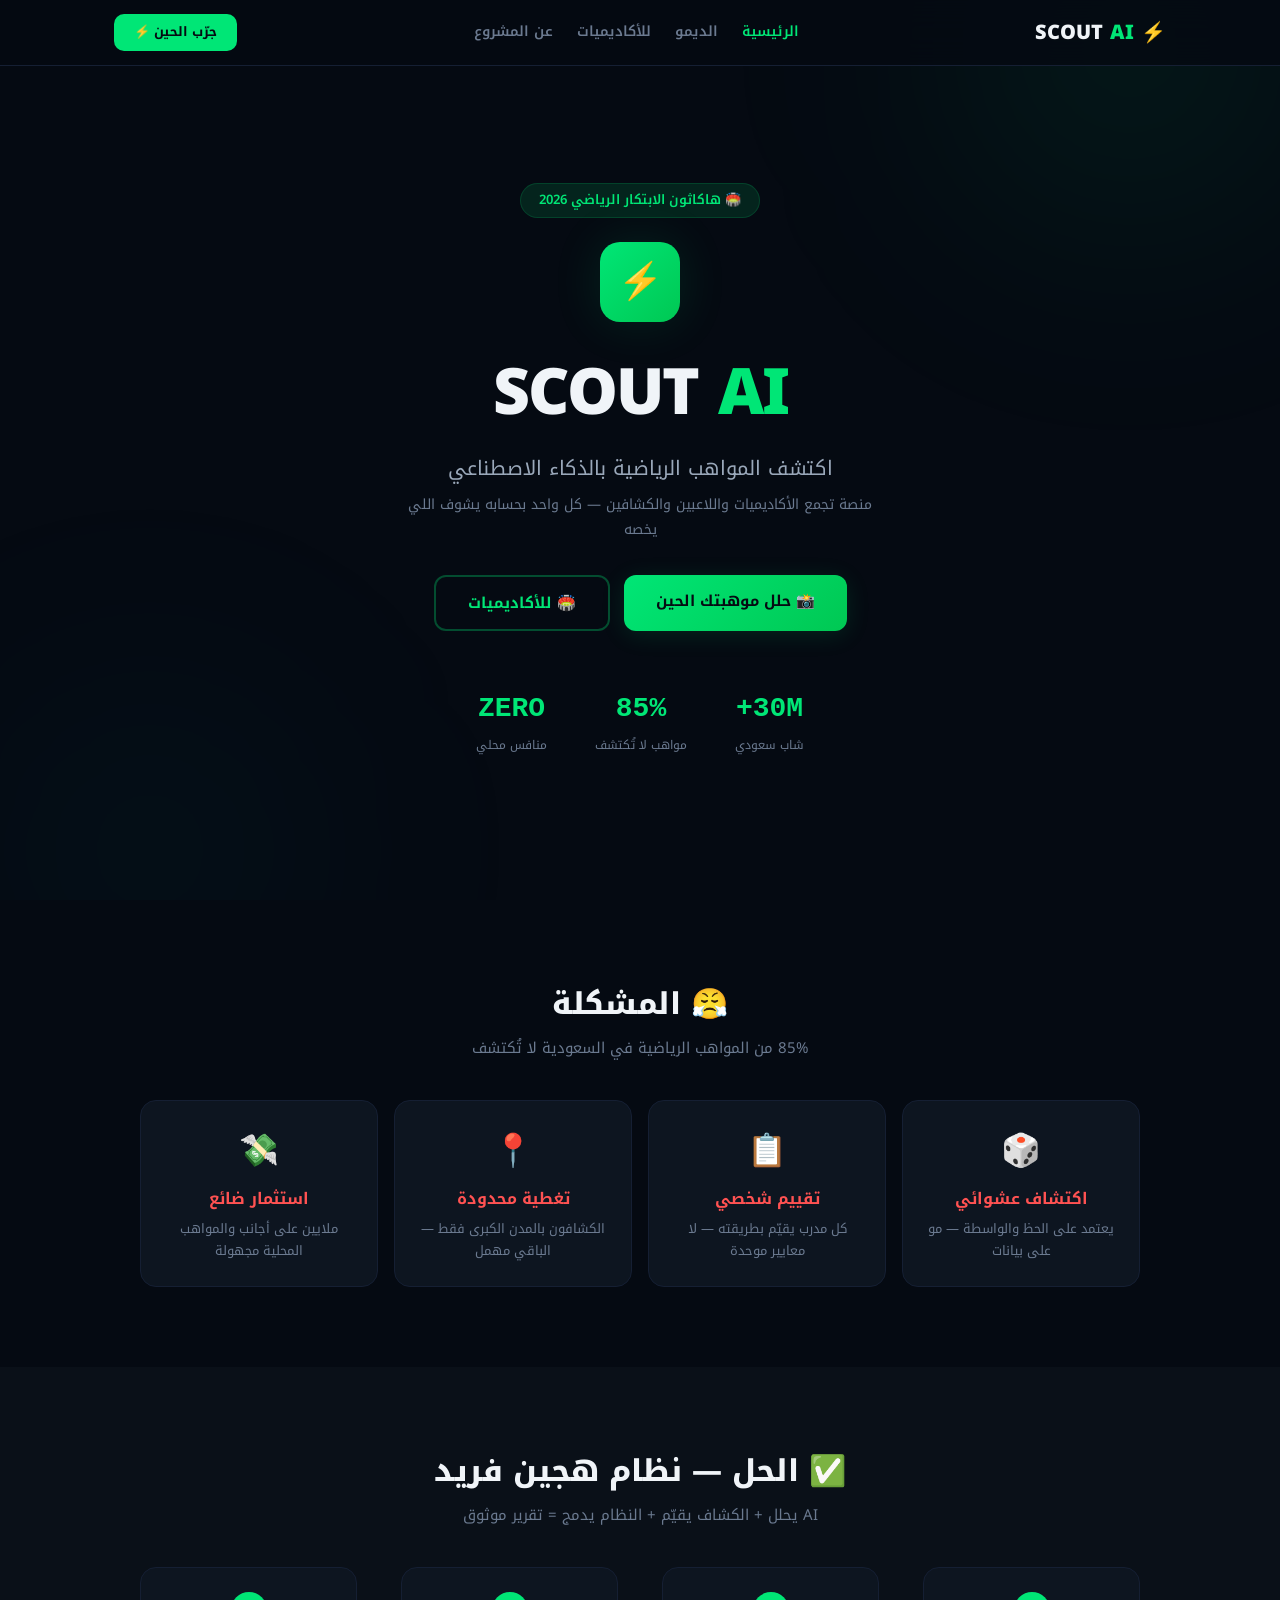
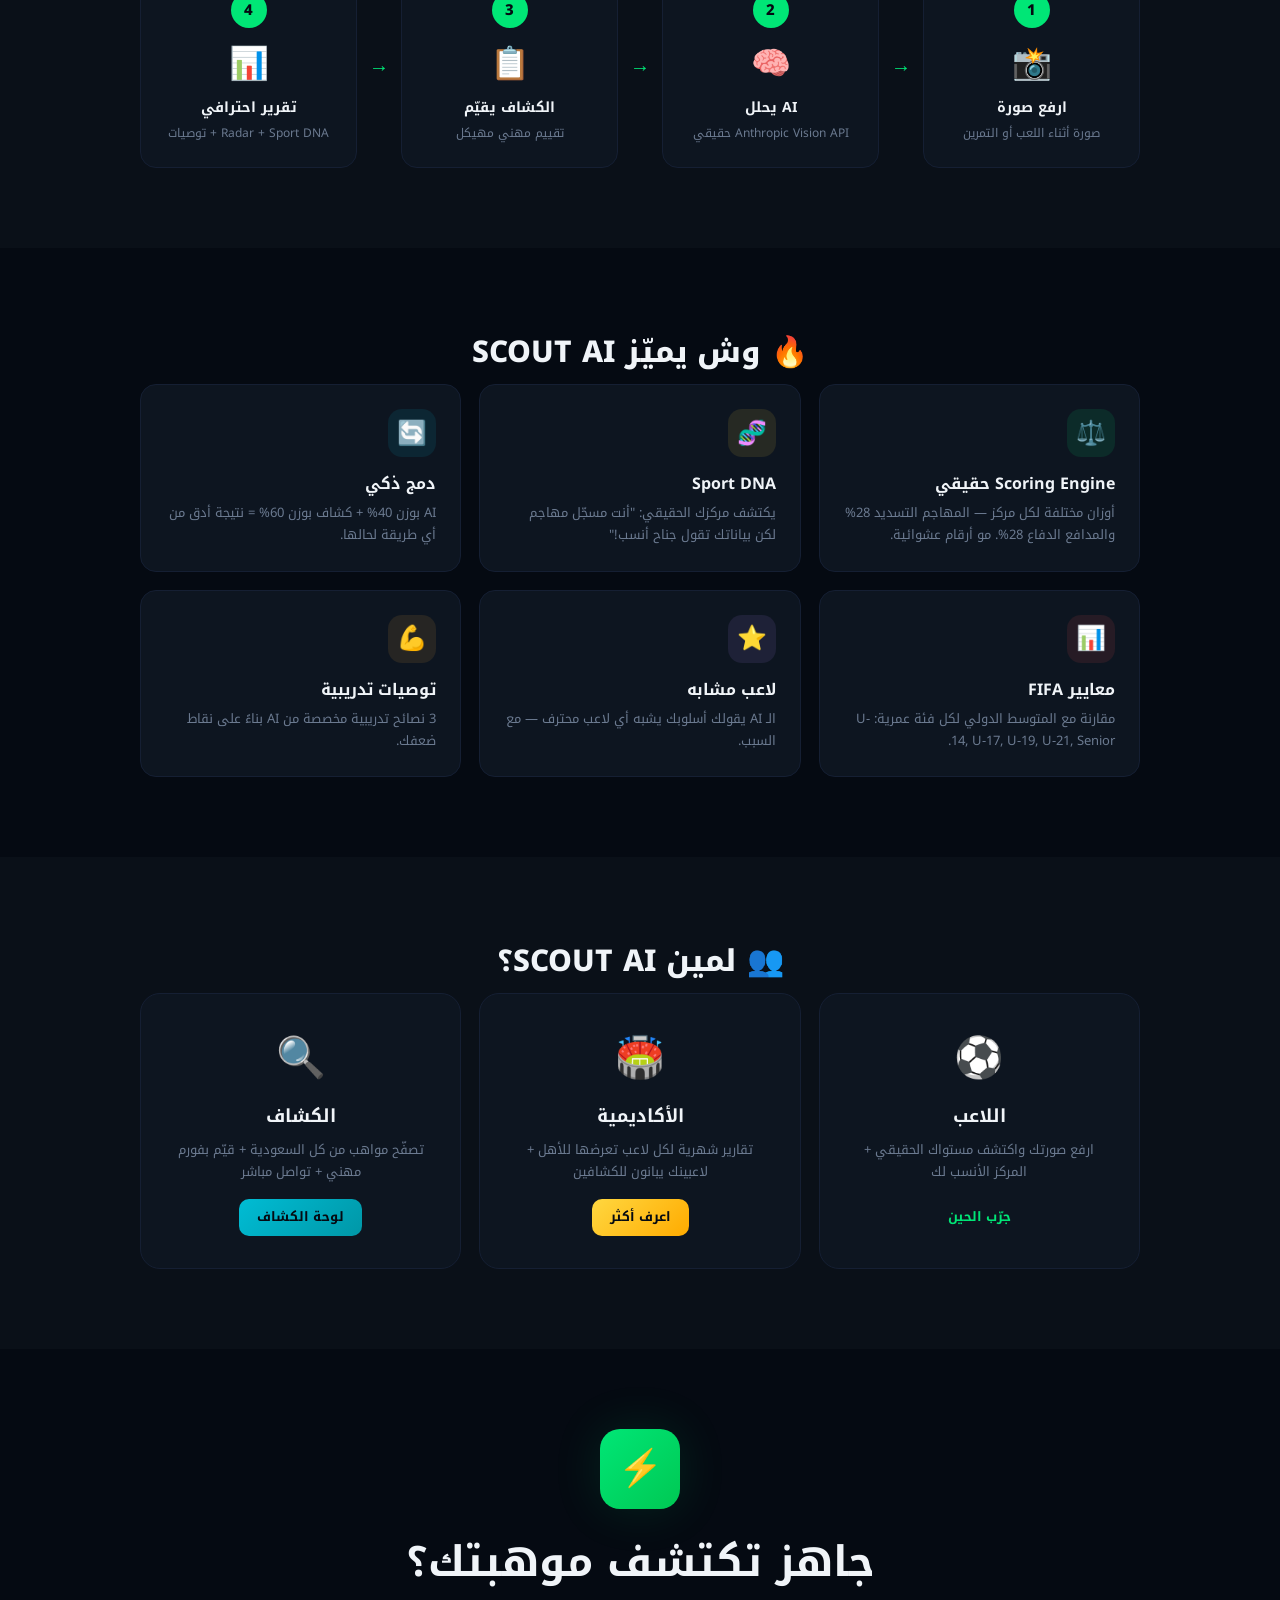
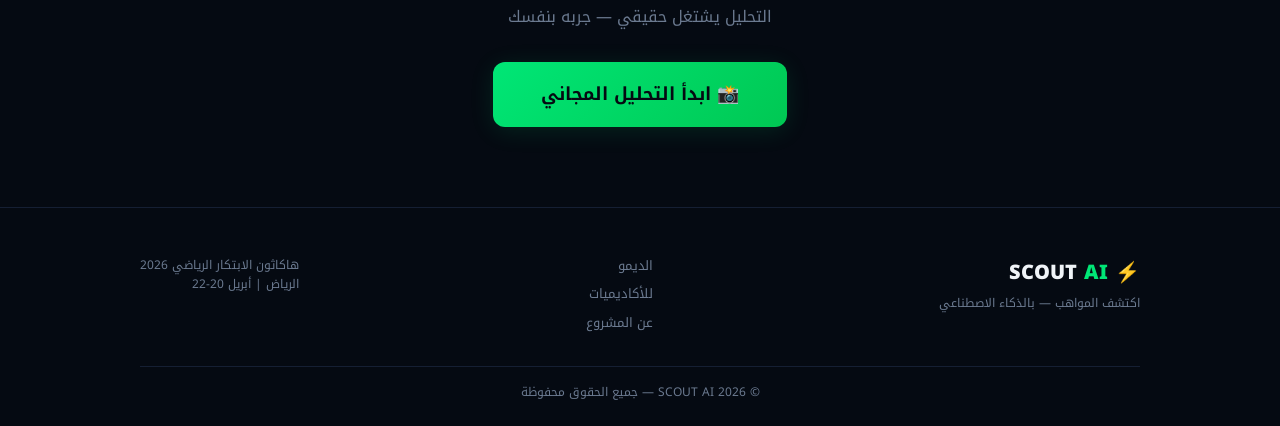
==== docs/index.html @ 1421a368 "Add docs folder for GitHub Pages" ====
<!DOCTYPE html>
<html lang="ar" dir="rtl">
<head>
<meta charset="UTF-8">
<meta name="viewport" content="width=device-width, initial-scale=1.0">
<title>SCOUT AI — اكتشف المواهب بالذكاء الاصطناعي</title>
<meta name="description" content="منصة ذكاء اصطناعي لاكتشاف وتقييم مواهب كرة القدم الناشئين في السعودية">
<link rel="icon" href="data:image/svg+xml,<svg xmlns='http://www.w3.org/2000/svg' viewBox='0 0 100 100'><text y='.9em' font-size='90'>⚡</text></svg>">
<link href="https://fonts.googleapis.com/css2?family=Noto+Kufi+Arabic:wght@400;500;600;700;800;900&display=swap" rel="stylesheet">
<link rel="stylesheet" href="css/style.css">
</head>
<body>

<!-- Nav -->
<nav class="nav">
  <div class="nav-inner">
    <a href="index.html" class="nav-logo">⚡ SCOUT <span>AI</span></a>
    <div class="nav-links">
      <a href="index.html" class="active">الرئيسية</a>
      <a href="pages/demo.html">الديمو</a>
      <a href="pages/academy.html">للأكاديميات</a>
      <a href="pages/about.html">عن المشروع</a>
    </div>
    <a href="pages/demo.html" class="nav-cta">جرّب الحين ⚡</a>
  </div>
</nav>

<!-- Hero -->
<section class="hero">
  <div class="glow glow-1"></div>
  <div class="glow glow-2"></div>
  <div class="hero-content">
    <div class="hero-badge">🏟️ هاكاثون الابتكار الرياضي 2026</div>
    <div class="logo-icon">⚡</div>
    <h1>SCOUT <span class="accent">AI</span></h1>
    <p class="hero-sub">اكتشف المواهب الرياضية بالذكاء الاصطناعي</p>
    <p class="hero-desc">منصة تجمع الأكاديميات واللاعبين والكشافين — كل واحد بحسابه يشوف اللي يخصه</p>
    <div class="hero-btns">
      <a href="pages/demo.html" class="btn btn-primary">📸 حلل موهبتك الحين</a>
      <a href="pages/academy.html" class="btn btn-outline">🏟️ للأكاديميات</a>
    </div>
    <div class="hero-stats">
      <div class="stat"><span class="stat-num">30M+</span><span class="stat-label">شاب سعودي</span></div>
      <div class="stat"><span class="stat-num">85%</span><span class="stat-label">مواهب لا تُكتشف</span></div>
      <div class="stat"><span class="stat-num">ZERO</span><span class="stat-label">منافس محلي</span></div>
    </div>
  </div>
</section>

<!-- Problem -->
<section class="section">
  <div class="container">
    <h2 class="section-title">😤 المشكلة</h2>
    <p class="section-desc">85% من المواهب الرياضية في السعودية لا تُكتشف</p>
    <div class="grid-4">
      <div class="problem-card">
        <span class="problem-icon">🎲</span>
        <h3>اكتشاف عشوائي</h3>
        <p>يعتمد على الحظ والواسطة — مو على بيانات</p>
      </div>
      <div class="problem-card">
        <span class="problem-icon">📋</span>
        <h3>تقييم شخصي</h3>
        <p>كل مدرب يقيّم بطريقته — لا معايير موحدة</p>
      </div>
      <div class="problem-card">
        <span class="problem-icon">📍</span>
        <h3>تغطية محدودة</h3>
        <p>الكشافون بالمدن الكبرى فقط — الباقي مهمل</p>
      </div>
      <div class="problem-card">
        <span class="problem-icon">💸</span>
        <h3>استثمار ضائع</h3>
        <p>ملايين على أجانب والمواهب المحلية مجهولة</p>
      </div>
    </div>
  </div>
</section>

<!-- Solution -->
<section class="section section-dark">
  <div class="container">
    <h2 class="section-title">✅ الحل — نظام هجين فريد</h2>
    <p class="section-desc">AI يحلل + الكشاف يقيّم + النظام يدمج = تقرير موثوق</p>
    <div class="flow">
      <div class="flow-step">
        <div class="flow-num">1</div>
        <div class="flow-icon">📸</div>
        <h4>ارفع صورة</h4>
        <p>صورة أثناء اللعب أو التمرين</p>
      </div>
      <div class="flow-arrow">→</div>
      <div class="flow-step">
        <div class="flow-num">2</div>
        <div class="flow-icon">🧠</div>
        <h4>AI يحلل</h4>
        <p>Anthropic Vision API حقيقي</p>
      </div>
      <div class="flow-arrow">→</div>
      <div class="flow-step">
        <div class="flow-num">3</div>
        <div class="flow-icon">📋</div>
        <h4>الكشاف يقيّم</h4>
        <p>تقييم مهني مهيكل</p>
      </div>
      <div class="flow-arrow">→</div>
      <div class="flow-step">
        <div class="flow-num">4</div>
        <div class="flow-icon">📊</div>
        <h4>تقرير احترافي</h4>
        <p>Radar + Sport DNA + توصيات</p>
      </div>
    </div>
  </div>
</section>

<!-- Features -->
<section class="section">
  <div class="container">
    <h2 class="section-title">🔥 وش يميّز SCOUT AI</h2>
    <div class="grid-3">
      <div class="feature-card">
        <div class="feature-icon" style="background:rgba(0,230,118,0.1)">⚖️</div>
        <h3>Scoring Engine حقيقي</h3>
        <p>أوزان مختلفة لكل مركز — المهاجم التسديد 28% والمدافع الدفاع 28%. مو أرقام عشوائية.</p>
      </div>
      <div class="feature-card">
        <div class="feature-icon" style="background:rgba(255,215,64,0.1)">🧬</div>
        <h3>Sport DNA</h3>
        <p>يكتشف مركزك الحقيقي: "أنت مسجّل مهاجم لكن بياناتك تقول جناح أنسب!"</p>
      </div>
      <div class="feature-card">
        <div class="feature-icon" style="background:rgba(0,188,212,0.1)">🔄</div>
        <h3>دمج ذكي</h3>
        <p>AI بوزن 40% + كشاف بوزن 60% = نتيجة أدق من أي طريقة لحالها.</p>
      </div>
      <div class="feature-card">
        <div class="feature-icon" style="background:rgba(255,82,82,0.1)">📊</div>
        <h3>معايير FIFA</h3>
        <p>مقارنة مع المتوسط الدولي لكل فئة عمرية: U-14, U-17, U-19, U-21, Senior.</p>
      </div>
      <div class="feature-card">
        <div class="feature-icon" style="background:rgba(179,136,255,0.1)">⭐</div>
        <h3>لاعب مشابه</h3>
        <p>الـ AI يقولك أسلوبك يشبه أي لاعب محترف — مع السبب.</p>
      </div>
      <div class="feature-card">
        <div class="feature-icon" style="background:rgba(255,171,64,0.1)">💪</div>
        <h3>توصيات تدريبية</h3>
        <p>3 نصائح تدريبية مخصصة من AI بناءً على نقاط ضعفك.</p>
      </div>
    </div>
  </div>
</section>

<!-- For Who -->
<section class="section section-dark">
  <div class="container">
    <h2 class="section-title">👥 لمين SCOUT AI؟</h2>
    <div class="grid-3">
      <div class="who-card">
        <span class="who-emoji">⚽</span>
        <h3>اللاعب</h3>
        <p>ارفع صورتك واكتشف مستواك الحقيقي + المركز الأنسب لك</p>
        <a href="pages/demo.html" class="btn btn-sm">جرّب الحين</a>
      </div>
      <div class="who-card">
        <span class="who-emoji">🏟️</span>
        <h3>الأكاديمية</h3>
        <p>تقارير شهرية لكل لاعب تعرضها للأهل + لاعبينك يبانون للكشافين</p>
        <a href="pages/academy.html" class="btn btn-sm btn-gold">اعرف أكثر</a>
      </div>
      <div class="who-card">
        <span class="who-emoji">🔍</span>
        <h3>الكشاف</h3>
        <p>تصفّح مواهب من كل السعودية + قيّم بفورم مهني + تواصل مباشر</p>
        <a href="pages/demo.html" class="btn btn-sm btn-cyan">لوحة الكشاف</a>
      </div>
    </div>
  </div>
</section>

<!-- CTA -->
<section class="section cta-section">
  <div class="container" style="text-align:center">
    <div class="logo-icon" style="margin-bottom:20px">⚡</div>
    <h2 style="font-size:clamp(28px,5vw,42px); margin-bottom:8px">جاهز تكتشف موهبتك؟</h2>
    <p style="color:var(--dim); font-size:16px; margin-bottom:32px">التحليل يشتغل حقيقي — جربه بنفسك</p>
    <a href="pages/demo.html" class="btn btn-primary btn-lg">📸 ابدأ التحليل المجاني</a>
  </div>
</section>

<!-- Footer -->
<footer class="footer">
  <div class="container">
    <div class="footer-inner">
      <div>
        <div class="footer-logo">⚡ SCOUT <span>AI</span></div>
        <p>اكتشف المواهب — بالذكاء الاصطناعي</p>
      </div>
      <div class="footer-links">
        <a href="pages/demo.html">الديمو</a>
        <a href="pages/academy.html">للأكاديميات</a>
        <a href="pages/about.html">عن المشروع</a>
      </div>
      <div>
        <p>هاكاثون الابتكار الرياضي 2026</p>
        <p>الرياض | أبريل 20-22</p>
      </div>
    </div>
    <div class="footer-bottom">© 2026 SCOUT AI — جميع الحقوق محفوظة</div>
  </div>
</footer>

</body>
</html>
---- docs/css/style.css ----
:root {
  --bg: #050a12;
  --surface: #0a1018;
  --card: #0d1520;
  --accent: #00e676;
  --accent-dim: #00c853;
  --accent-glow: rgba(0,230,118,0.12);
  --accent-strong: rgba(0,230,118,0.3);
  --text: #f0f4f8;
  --dim: #6b7a90;
  --mid: #9aa8ba;
  --border: #151f33;
  --gold: #ffd740;
  --cyan: #00bcd4;
  --danger: #ff5252;
  --warn: #ffab40;
  --purple: #b388ff;
  --font: 'Noto Kufi Arabic', sans-serif;
}

* { margin: 0; padding: 0; box-sizing: border-box; }
body { background: var(--bg); color: var(--text); font-family: var(--font); overflow-x: hidden; line-height: 1.6; }
a { color: var(--accent); text-decoration: none; transition: all 0.3s; }
img { max-width: 100%; }

/* ═══ NAV ═══ */
.nav { position: fixed; top: 0; width: 100%; z-index: 100; background: rgba(5,10,18,0.85); backdrop-filter: blur(20px); border-bottom: 1px solid var(--border); }
.nav-inner { max-width: 1100px; margin: 0 auto; padding: 14px 24px; display: flex; align-items: center; justify-content: space-between; gap: 16px; }
.nav-logo { font-size: 20px; font-weight: 900; color: var(--text); }
.nav-logo span { color: var(--accent); }
.nav-links { display: flex; gap: 24px; }
.nav-links a { color: var(--dim); font-size: 14px; font-weight: 600; }
.nav-links a:hover, .nav-links a.active { color: var(--accent); }
.nav-cta { padding: 8px 20px; border-radius: 10px; background: var(--accent); color: var(--bg); font-size: 13px; font-weight: 700; }
@media (max-width: 768px) {
  .nav-links { display: none; }
  .nav-cta { font-size: 12px; padding: 6px 14px; }
}

/* ═══ HERO ═══ */
.hero { min-height: 100vh; display: flex; align-items: center; justify-content: center; text-align: center; padding: 100px 24px 60px; position: relative; overflow: hidden; }
.hero-content { position: relative; z-index: 1; max-width: 700px; }
.hero-badge { display: inline-block; padding: 6px 18px; border-radius: 30px; background: var(--accent-glow); border: 1px solid rgba(0,230,118,0.15); color: var(--accent); font-size: 13px; font-weight: 600; margin-bottom: 24px; }
.logo-icon { width: 80px; height: 80px; border-radius: 20px; background: linear-gradient(135deg, var(--accent), var(--accent-dim)); display: flex; align-items: center; justify-content: center; margin: 0 auto 20px; font-size: 36px; box-shadow: 0 0 50px var(--accent-glow); animation: glow 3s infinite; }
.hero h1 { font-size: clamp(40px, 8vw, 64px); font-weight: 900; letter-spacing: -2px; margin-bottom: 8px; }
.accent { color: var(--accent); }
.hero-sub { font-size: clamp(16px, 3vw, 20px); color: var(--mid); margin-bottom: 8px; }
.hero-desc { font-size: 14px; color: var(--dim); max-width: 500px; margin: 0 auto 32px; line-height: 1.8; }
.hero-btns { display: flex; gap: 14px; justify-content: center; flex-wrap: wrap; margin-bottom: 56px; }
.hero-stats { display: flex; gap: 48px; justify-content: center; flex-wrap: wrap; }
.stat { text-align: center; }
.stat-num { display: block; font-size: 28px; font-weight: 800; color: var(--accent); font-family: 'JetBrains Mono', monospace; }
.stat-label { font-size: 12px; color: var(--dim); }

/* ═══ GLOW ═══ */
.glow { position: absolute; width: 500px; height: 500px; border-radius: 50%; filter: blur(120px); pointer-events: none; }
.glow-1 { top: -200px; right: -100px; background: radial-gradient(circle, var(--accent-glow), transparent 70%); }
.glow-2 { bottom: -200px; left: -100px; background: radial-gradient(circle, rgba(0,188,212,0.06), transparent 70%); }

/* ═══ BUTTONS ═══ */
.btn { display: inline-block; padding: 14px 32px; border-radius: 12px; font-family: var(--font); font-size: 15px; font-weight: 700; cursor: pointer; transition: all 0.3s; border: none; }
.btn-primary { background: linear-gradient(135deg, var(--accent), var(--accent-dim)); color: var(--bg); box-shadow: 0 4px 24px var(--accent-glow); }
.btn-primary:hover { box-shadow: 0 6px 32px var(--accent-strong); transform: translateY(-2px); }
.btn-outline { background: transparent; color: var(--accent); border: 2px solid rgba(0,230,118,0.3); }
.btn-outline:hover { border-color: var(--accent); background: var(--accent-glow); }
.btn-sm { padding: 8px 18px; font-size: 13px; border-radius: 10px; }
.btn-lg { padding: 18px 48px; font-size: 18px; }
.btn-gold { background: linear-gradient(135deg, var(--gold), #ffab00); color: var(--bg); }
.btn-cyan { background: linear-gradient(135deg, var(--cyan), #0097a7); color: var(--bg); }

/* ═══ SECTIONS ═══ */
.section { padding: 80px 24px; }
.section-dark { background: var(--surface); }
.container { max-width: 1000px; margin: 0 auto; }
.section-title { font-size: clamp(22px, 4vw, 30px); font-weight: 800; text-align: center; margin-bottom: 8px; }
.section-desc { font-size: 15px; color: var(--dim); text-align: center; margin-bottom: 40px; }

/* ═══ GRIDS ═══ */
.grid-4 { display: grid; grid-template-columns: repeat(auto-fit, minmax(200px, 1fr)); gap: 16px; }
.grid-3 { display: grid; grid-template-columns: repeat(auto-fit, minmax(260px, 1fr)); gap: 18px; }

/* ═══ PROBLEM CARDS ═══ */
.problem-card { background: var(--card); border: 1px solid var(--border); border-radius: 16px; padding: 24px; text-align: center; transition: all 0.3s; }
.problem-card:hover { border-color: rgba(255,82,82,0.3); transform: translateY(-3px); }
.problem-icon { font-size: 32px; display: block; margin-bottom: 10px; }
.problem-card h3 { font-size: 16px; font-weight: 700; color: var(--danger); margin-bottom: 6px; }
.problem-card p { font-size: 13px; color: var(--dim); line-height: 1.7; }

/* ═══ FLOW ═══ */
.flow { display: flex; align-items: center; justify-content: center; gap: 12px; flex-wrap: wrap; }
.flow-step { flex: 1; min-width: 160px; text-align: center; padding: 24px 16px; background: var(--card); border: 1px solid var(--border); border-radius: 16px; transition: all 0.3s; }
.flow-step:hover { border-color: rgba(0,230,118,0.2); transform: translateY(-2px); }
.flow-num { width: 36px; height: 36px; border-radius: 50%; background: var(--accent); color: var(--bg); display: flex; align-items: center; justify-content: center; margin: 0 auto 10px; font-size: 15px; font-weight: 800; }
.flow-icon { font-size: 32px; margin-bottom: 8px; }
.flow-step h4 { font-size: 14px; font-weight: 700; margin-bottom: 4px; }
.flow-step p { font-size: 12px; color: var(--dim); }
.flow-arrow { font-size: 20px; color: var(--accent); font-weight: 700; }
@media (max-width: 600px) { .flow-arrow { display: none; } }

/* ═══ FEATURE CARDS ═══ */
.feature-card { background: var(--card); border: 1px solid var(--border); border-radius: 16px; padding: 24px; transition: all 0.3s; }
.feature-card:hover { border-color: rgba(0,230,118,0.2); transform: translateY(-3px); box-shadow: 0 8px 32px var(--accent-glow); }
.feature-icon { width: 48px; height: 48px; border-radius: 14px; display: flex; align-items: center; justify-content: center; font-size: 24px; margin-bottom: 14px; }
.feature-card h3 { font-size: 16px; font-weight: 700; margin-bottom: 6px; }
.feature-card p { font-size: 13px; color: var(--dim); line-height: 1.7; }

/* ═══ WHO CARDS ═══ */
.who-card { background: var(--card); border: 1px solid var(--border); border-radius: 20px; padding: 32px; text-align: center; transition: all 0.3s; }
.who-card:hover { border-color: rgba(0,230,118,0.2); transform: translateY(-3px); }
.who-emoji { font-size: 40px; display: block; margin-bottom: 12px; }
.who-card h3 { font-size: 18px; font-weight: 700; margin-bottom: 8px; }
.who-card p { font-size: 13px; color: var(--dim); line-height: 1.7; margin-bottom: 16px; }

/* ═══ CTA SECTION ═══ */
.cta-section { position: relative; overflow: hidden; }

/* ═══ FOOTER ═══ */
.footer { border-top: 1px solid var(--border); padding: 48px 24px 24px; }
.footer-inner { max-width: 1000px; margin: 0 auto; display: flex; justify-content: space-between; flex-wrap: wrap; gap: 24px; }
.footer-logo { font-size: 20px; font-weight: 900; margin-bottom: 6px; }
.footer-logo span { color: var(--accent); }
.footer p { font-size: 12px; color: var(--dim); }
.footer-links { display: flex; flex-direction: column; gap: 8px; }
.footer-links a { color: var(--dim); font-size: 13px; }
.footer-links a:hover { color: var(--accent); }
.footer-bottom { text-align: center; margin-top: 32px; padding-top: 16px; border-top: 1px solid var(--border); font-size: 12px; color: var(--dim); }

/* ═══ ANIMATIONS ═══ */
@keyframes glow { 0%,100% { box-shadow: 0 0 20px var(--accent-glow); } 50% { box-shadow: 0 0 50px var(--accent-strong); } }
@keyframes fadeUp { from { opacity: 0; transform: translateY(25px); } to { opacity: 1; transform: none; } }

/* ═══ ABOUT PAGE ═══ */
.about-hero { padding: 120px 24px 60px; text-align: center; }
.team-grid { display: grid; grid-template-columns: repeat(auto-fit, minmax(200px, 1fr)); gap: 16px; }
.team-card { background: var(--card); border: 1px solid var(--border); border-radius: 16px; padding: 24px; text-align: center; }
.team-card .emoji { font-size: 36px; margin-bottom: 10px; }
.team-card h3 { font-size: 15px; font-weight: 700; margin-bottom: 4px; }
.team-card p { font-size: 12px; color: var(--dim); }

/* ═══ RESPONSIVE ═══ */
@media (max-width: 480px) {
  .hero-stats { gap: 24px; }
  .stat-num { font-size: 22px; }
  .grid-4, .grid-3 { grid-template-columns: 1fr; }
}
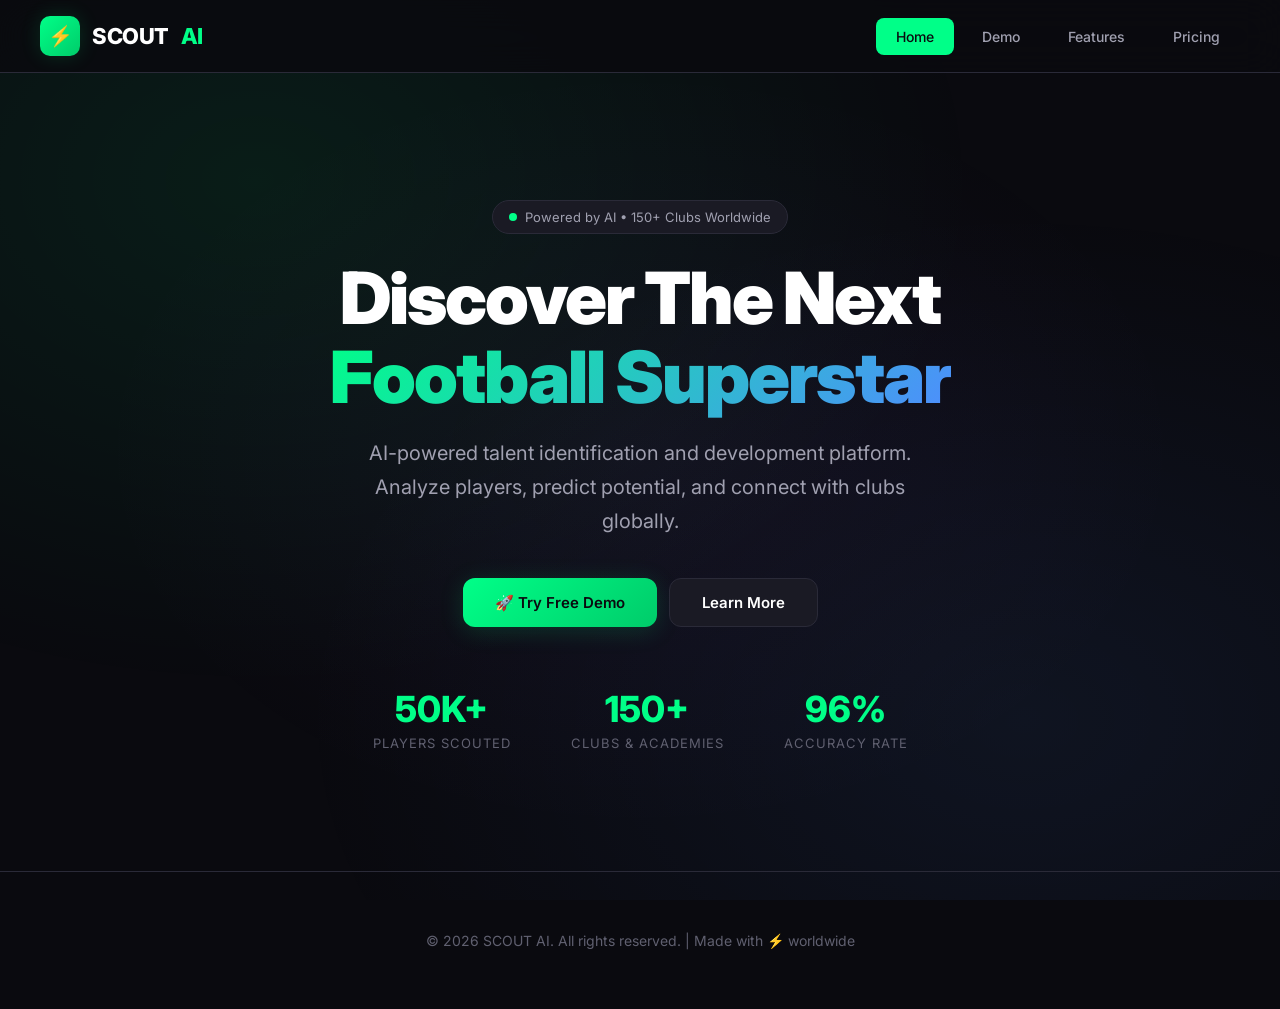
==== commit 2f1fc14e: "Update to global English version" ====
--- a/docs/index.html
+++ b/docs/index.html
@@ -1,216 +1,414 @@
 <!DOCTYPE html>
-<html lang="ar" dir="rtl">
+<html lang="en">
 <head>
 <meta charset="UTF-8">
 <meta name="viewport" content="width=device-width, initial-scale=1.0">
-<title>SCOUT AI — اكتشف المواهب بالذكاء الاصطناعي</title>
-<meta name="description" content="منصة ذكاء اصطناعي لاكتشاف وتقييم مواهب كرة القدم الناشئين في السعودية">
-<link rel="icon" href="data:image/svg+xml,<svg xmlns='http://www.w3.org/2000/svg' viewBox='0 0 100 100'><text y='.9em' font-size='90'>⚡</text></svg>">
-<link href="https://fonts.googleapis.com/css2?family=Noto+Kufi+Arabic:wght@400;500;600;700;800;900&display=swap" rel="stylesheet">
-<link rel="stylesheet" href="css/style.css">
+<title>SCOUT AI | Global Talent Discovery Platform</title>
+<link href="https://fonts.googleapis.com/css2?family=Inter:wght@300;400;500;600;700;800;900&display=swap" rel="stylesheet">
+<style>
+* { margin: 0; padding: 0; box-sizing: border-box; }
+:root { 
+  --bg: #0a0a0f; 
+  --bg2: #12121a;
+  --card: #1a1a24;
+  --card2: #22222e;
+  --accent: #00ff88;
+  --accent2: #00cc6a;
+  --accent-glow: rgba(0,255,136,0.15);
+  --text: #ffffff;
+  --text2: #a0a0b0;
+  --text3: #606070;
+  --border: #2a2a38;
+  --gold: #ffd700;
+  --blue: #4f8cff;
+  --purple: #a855f7;
+}
+body { font-family: 'Inter', sans-serif; background: var(--bg); color: var(--text); min-height: 100vh; overflow-x: hidden; }
+
+/* Animated Background */
+.bg-animation {
+  position: fixed; top: 0; left: 0; right: 0; bottom: 0;
+  background: 
+    radial-gradient(ellipse at 20% 20%, rgba(0,255,136,0.08) 0%, transparent 50%),
+    radial-gradient(ellipse at 80% 80%, rgba(79,140,255,0.08) 0%, transparent 50%),
+    radial-gradient(ellipse at 50% 50%, rgba(168,85,247,0.05) 0%, transparent 60%);
+  z-index: -1; animation: bgPulse 8s ease-in-out infinite;
+}
+@keyframes bgPulse { 0%,100% { opacity: 1; } 50% { opacity: 0.7; } }
+
+/* Navigation */
+.nav {
+  position: fixed; top: 0; left: 0; right: 0;
+  background: rgba(10,10,15,0.9); backdrop-filter: blur(20px);
+  padding: 16px 40px; display: flex; justify-content: space-between; align-items: center;
+  border-bottom: 1px solid var(--border); z-index: 100;
+}
+.logo { display: flex; align-items: center; gap: 12px; font-weight: 800; font-size: 22px; letter-spacing: -0.5px; }
+.logo-icon { 
+  width: 40px; height: 40px; background: linear-gradient(135deg, var(--accent), var(--accent2)); 
+  border-radius: 10px; display: flex; align-items: center; justify-content: center; font-size: 20px;
+  box-shadow: 0 0 20px var(--accent-glow);
+}
+.logo span { color: var(--accent); }
+.nav-links { display: flex; gap: 8px; }
+.nav-btn { 
+  padding: 10px 20px; border-radius: 8px; border: none; background: transparent; 
+  color: var(--text2); font-family: inherit; font-weight: 500; font-size: 14px; cursor: pointer; transition: 0.3s;
+}
+.nav-btn:hover { color: var(--text); background: var(--card); }
+.nav-btn.active { background: var(--accent); color: var(--bg); }
+
+/* Main Content */
+.main { margin-top: 80px; padding: 40px; max-width: 1400px; margin-left: auto; margin-right: auto; }
+.screen { display: none; animation: fadeIn 0.5s; }
+.screen.active { display: block; }
+@keyframes fadeIn { from { opacity: 0; transform: translateY(10px); } to { opacity: 1; transform: translateY(0); } }
+
+/* Hero */
+.hero { 
+  text-align: center; padding: 80px 20px; position: relative;
+}
+.hero-badge {
+  display: inline-flex; align-items: center; gap: 8px;
+  padding: 8px 16px; background: var(--card); border: 1px solid var(--border);
+  border-radius: 50px; font-size: 13px; color: var(--text2); margin-bottom: 24px;
+}
+.hero-badge .dot { width: 8px; height: 8px; background: var(--accent); border-radius: 50%; animation: pulse 2s infinite; }
+@keyframes pulse { 0%,100% { opacity: 1; } 50% { opacity: 0.5; } }
+
+.hero h1 { 
+  font-size: clamp(40px, 7vw, 72px); font-weight: 900; letter-spacing: -2px; 
+  margin-bottom: 20px; line-height: 1.1;
+}
+.hero h1 span { 
+  background: linear-gradient(135deg, var(--accent), var(--blue)); 
+  -webkit-background-clip: text; -webkit-text-fill-color: transparent;
+}
+.hero p { 
+  font-size: clamp(16px, 2.5vw, 20px); color: var(--text2); 
+  max-width: 600px; margin: 0 auto 40px; line-height: 1.7;
+}
+
+.hero-stats { 
+  display: flex; justify-content: center; gap: 60px; flex-wrap: wrap; margin-top: 60px; 
+}
+.stat-box { text-align: center; }
+.stat-num { font-size: 36px; font-weight: 800; color: var(--accent); }
+.stat-label { font-size: 13px; color: var(--text3); margin-top: 4px; text-transform: uppercase; letter-spacing: 1px; }
+
+/* Buttons */
+.btn { 
+  padding: 14px 32px; border-radius: 12px; border: none; font-family: inherit; 
+  font-size: 15px; font-weight: 600; cursor: pointer; transition: 0.3s; display: inline-flex; align-items: center; gap: 8px;
+}
+.btn-primary { 
+  background: linear-gradient(135deg, var(--accent), var(--accent2)); color: var(--bg); 
+  box-shadow: 0 4px 24px var(--accent-glow);
+}
+.btn-primary:hover { transform: translateY(-2px); box-shadow: 0 8px 32px var(--accent-glow); }
+.btn-secondary { background: var(--card); color: var(--text); border: 1px solid var(--border); }
+.btn-secondary:hover { background: var(--card2); }
+
+/* Features Grid */
+.features { padding: 40px 20px; max-width: 1200px; margin: 0 auto; }
+.features h2 { text-align: center; font-size: 32px; font-weight: 800; margin-bottom: 48px; letter-spacing: -1px; }
+.features h2 span { color: var(--accent); }
+
+.grid-3 { display: grid; grid-template-columns: repeat(auto-fit, minmax(300px, 1fr)); gap: 20px; }
+.card { 
+  background: var(--card); border: 1px solid var(--border); border-radius: 20px; 
+  padding: 32px; transition: 0.3s;
+}
+.card:hover { border-color: var(--accent); transform: translateY(-4px); }
+.feature-icon { 
+  width: 56px; height: 56px; background: linear-gradient(135deg, var(--accent-glow), transparent); 
+  border-radius: 14px; display: flex; align-items: center; justify-content: center; font-size: 28px; margin-bottom: 20px;
+}
+.feature-title { font-size: 18px; font-weight: 700; margin-bottom: 12px; }
+.feature-desc { font-size: 14px; color: var(--text2); line-height: 1.7; }
+
+/* Demo Section */
+.demo-section { padding: 60px 20px; max-width: 1000px; margin: 0 auto; }
+.demo-container { 
+  background: var(--card); border-radius: 24px; padding: 32px; 
+  border: 1px solid var(--border); overflow: hidden;
+}
+
+.demo-tabs { display: flex; gap: 8px; margin-bottom: 24px; flex-wrap: wrap; }
+.demo-tab { 
+  padding: 10px 20px; border-radius: 10px; border: none; background: var(--bg); 
+  color: var(--text2); font-weight: 600; font-size: 13px; cursor: pointer; transition: 0.3s;
+}
+.demo-tab.active { background: var(--accent); color: var(--bg); }
+
+.demo-screen { display: none; }
+.demo-screen.active { display: block; animation: fadeIn 0.3s; }
+
+/* Upload Zone */
+.upload-zone { 
+  border: 2px dashed var(--border); border-radius: 16px; padding: 60px 24px; 
+  text-align: center; cursor: pointer; transition: 0.3s;
+}
+.upload-zone:hover { border-color: var(--accent); background: var(--accent-glow); }
+.upload-icon { font-size: 56px; margin-bottom: 16px; }
+.upload-title { font-size: 20px; font-weight: 700; margin-bottom: 8px; }
+.upload-subtitle { font-size: 14px; color: var(--text3); }
+
+/* Analyzing */
+.analyzing { text-align: center; padding: 60px; }
+.loader { 
+  width: 100px; height: 100px; border: 3px solid var(--border); 
+  border-top-color: var(--accent); border-radius: 50%; 
+  animation: spin 1s linear infinite; margin: 0 auto 24px;
+}
+@keyframes spin { to { transform: rotate(360deg); } }
+.status-text { font-size: 16px; color: var(--accent); margin-bottom: 16px; }
+.progress-bar { height: 6px; background: var(--border); border-radius: 3px; overflow: hidden; }
+.progress-fill { height: 100%; background: var(--accent); border-radius: 3px; transition: width 0.3s; }
+
+/* Results */
+.result-header { 
+  display: flex; justify-content: space-between; align-items: flex-start; 
+  gap: 24px; flex-wrap: wrap; margin-bottom: 32px;
+}
+.player-info { flex: 1; min-width: 250px; }
+.player-name { font-size: 28px; font-weight: 800; margin-bottom: 8px; }
+.player-meta { display: flex; gap: 8px; flex-wrap: wrap; }
+.badge { 
+  display: inline-block; padding: 6px 14px; border-radius: 20px; font-size: 12px; 
+  font-weight: 600; background: var(--accent-glow); color: var(--accent); border: 1px solid rgba(0,255,136,0.3);
+}
+.badge.gold { background: rgba(255,215,0,0.1); color: var(--gold); border-color: rgba(255,215,0,0.3); }
+
+.score-circle { 
+  width: 100px; height: 100px; border-radius: 50%; border: 3px solid var(--accent); 
+  display: flex; flex-direction: column; align-items: center; justify-content: center; 
+  background: var(--accent-glow);
+}
+.score-num { font-size: 36px; font-weight: 900; color: var(--accent); }
+.score-label { font-size: 11px; color: var(--text2); }
+
+/* Skills */
+.skills-grid { display: grid; grid-template-columns: repeat(auto-fit, minmax(200px, 1fr)); gap: 16px; margin-bottom: 32px; }
+.skill-item { background: var(--bg); border-radius: 12px; padding: 16px; }
+.skill-header { display: flex; justify-content: space-between; margin-bottom: 8px; }
+.skill-name { font-size: 13px; color: var(--text2); }
+.skill-value { font-size: 14px; font-weight: 700; color: var(--accent); }
+.skill-bar { height: 6px; background: var(--border); border-radius: 3px; overflow: hidden; }
+.skill-fill { height: 100%; background: var(--accent); border-radius: 3px; transition: width 0.5s; }
+
+/* Sport DNA */
+.dna-section { 
+  background: var(--bg); border-radius: 16px; padding: 24px; margin-bottom: 24px;
+  border: 1px solid var(--gold);
+}
+.dna-title { font-size: 16px; font-weight: 700; color: var(--gold); margin-bottom: 16px; }
+.dna-grid { display: grid; grid-template-columns: repeat(3, 1fr); gap: 12px; }
+.dna-item { 
+  background: var(--card); border: 2px solid var(--border); border-radius: 12px; 
+  padding: 16px; text-align: center; transition: 0.3s;
+}
+.dna-item.recommended { border-color: var(--gold); background: rgba(255,215,0,0.1); }
+.dna-match { font-size: 24px; font-weight: 900; color: var(--text); }
+.dna-item.recommended .dna-match { color: var(--gold); }
+.dna-position { font-size: 12px; color: var(--text2); margin-top: 4px; }
+
+/* Footer */
+.footer { 
+  text-align: center; padding: 60px 20px; border-top: 1px solid var(--border); 
+  color: var(--text3); font-size: 14px;
+}
+
+/* Mobile */
+@media (max-width: 768px) {
+  .nav { padding: 12px 20px; flex-direction: column; gap: 12px; }
+  .nav-links { flex-wrap: wrap; justify-content: center; }
+  .hero-stats { gap: 30px; }
+  .dna-grid { grid-template-columns: repeat(2, 1fr); }
+  .result-header { flex-direction: column; align-items: center; text-align: center; }
+  .player-meta { justify-content: center; }
+}
+</style>
 </head>
 <body>
-
-<!-- Nav -->
+<div class="bg-animation"></div>
+
 <nav class="nav">
-  <div class="nav-inner">
-    <a href="index.html" class="nav-logo">⚡ SCOUT <span>AI</span></a>
-    <div class="nav-links">
-      <a href="index.html" class="active">الرئيسية</a>
-      <a href="pages/demo.html">الديمو</a>
-      <a href="pages/academy.html">للأكاديميات</a>
-      <a href="pages/about.html">عن المشروع</a>
-    </div>
-    <a href="pages/demo.html" class="nav-cta">جرّب الحين ⚡</a>
-  </div>
+<div class="logo"><div class="logo-icon">⚡</div>SCOUT <span>AI</span></div>
+<div class="nav-links">
+<button class="nav-btn active" onclick="show('home')">Home</button>
+<button class="nav-btn" onclick="show('demo')">Demo</button>
+<button class="nav-btn" onclick="show('features')">Features</button>
+<button class="nav-btn" onclick="show('pricing')">Pricing</button>
+</div>
 </nav>
 
-<!-- Hero -->
-<section class="hero">
-  <div class="glow glow-1"></div>
-  <div class="glow glow-2"></div>
-  <div class="hero-content">
-    <div class="hero-badge">🏟️ هاكاثون الابتكار الرياضي 2026</div>
-    <div class="logo-icon">⚡</div>
-    <h1>SCOUT <span class="accent">AI</span></h1>
-    <p class="hero-sub">اكتشف المواهب الرياضية بالذكاء الاصطناعي</p>
-    <p class="hero-desc">منصة تجمع الأكاديميات واللاعبين والكشافين — كل واحد بحسابه يشوف اللي يخصه</p>
-    <div class="hero-btns">
-      <a href="pages/demo.html" class="btn btn-primary">📸 حلل موهبتك الحين</a>
-      <a href="pages/academy.html" class="btn btn-outline">🏟️ للأكاديميات</a>
-    </div>
-    <div class="hero-stats">
-      <div class="stat"><span class="stat-num">30M+</span><span class="stat-label">شاب سعودي</span></div>
-      <div class="stat"><span class="stat-num">85%</span><span class="stat-label">مواهب لا تُكتشف</span></div>
-      <div class="stat"><span class="stat-num">ZERO</span><span class="stat-label">منافس محلي</span></div>
-    </div>
-  </div>
+<main class="main">
+<!-- HOME -->
+<section id="home" class="screen active">
+<div class="hero">
+<div class="hero-badge"><span class="dot"></span>Powered by AI • 150+ Clubs Worldwide</div>
+<h1>Discover The Next<br><span>Football Superstar</span></h1>
+<p>AI-powered talent identification and development platform. Analyze players, predict potential, and connect with clubs globally.</p>
+<div style="display: flex; gap: 12px; justify-content: center; flex-wrap: wrap;">
+<button class="btn btn-primary" onclick="show('demo')">🚀 Try Free Demo</button>
+<button class="btn btn-secondary" onclick="show('features')">Learn More</button>
+</div>
+<div class="hero-stats">
+<div class="stat-box"><div class="stat-num">50K+</div><div class="stat-label">Players Scouted</div></div>
+<div class="stat-box"><div class="stat-num">150+</div><div class="stat-label">Clubs & Academies</div></div>
+<div class="stat-box"><div class="stat-num">96%</div><div class="stat-label">Accuracy Rate</div></div>
+</div>
+</div>
 </section>
 
-<!-- Problem -->
-<section class="section">
-  <div class="container">
-    <h2 class="section-title">😤 المشكلة</h2>
-    <p class="section-desc">85% من المواهب الرياضية في السعودية لا تُكتشف</p>
-    <div class="grid-4">
-      <div class="problem-card">
-        <span class="problem-icon">🎲</span>
-        <h3>اكتشاف عشوائي</h3>
-        <p>يعتمد على الحظ والواسطة — مو على بيانات</p>
-      </div>
-      <div class="problem-card">
-        <span class="problem-icon">📋</span>
-        <h3>تقييم شخصي</h3>
-        <p>كل مدرب يقيّم بطريقته — لا معايير موحدة</p>
-      </div>
-      <div class="problem-card">
-        <span class="problem-icon">📍</span>
-        <h3>تغطية محدودة</h3>
-        <p>الكشافون بالمدن الكبرى فقط — الباقي مهمل</p>
-      </div>
-      <div class="problem-card">
-        <span class="problem-icon">💸</span>
-        <h3>استثمار ضائع</h3>
-        <p>ملايين على أجانب والمواهب المحلية مجهولة</p>
-      </div>
-    </div>
-  </div>
+<!-- DEMO -->
+<section id="demo" class="screen">
+<div class="demo-container">
+<div class="demo-tabs">
+<button class="demo-tab active" onclick="demoTab('upload')">📤 Upload</button>
+<button class="demo-tab" onclick="demoTab('analyzing')">🧠 AI Analysis</button>
+<button class="demo-tab" onclick="demoTab('results')">📊 Results</button>
+</div>
+
+<div id="upload" class="demo-screen active">
+<div class="upload-zone" onclick="startAnalysis()">
+<div class="upload-icon">🎬</div>
+<div class="upload-title">Upload Player Video</div>
+<div class="upload-subtitle">MP4, MOV - Max 100MB</div>
+</div>
+</div>
+
+<div id="analyzing" class="demo-screen">
+<div class="analyzing">
+<div class="loader"></div>
+<div class="status-text" id="analysisStatus">Initializing AI...</div>
+<div class="progress-bar" style="max-width: 300px; margin: 0 auto;"><div class="progress-fill" id="progressBar" style="width: 0%"></div></div>
+</div>
+</div>
+
+<div id="results" class="demo-screen">
+<div class="result-header">
+<div class="player-info">
+<div class="player-name">Ahmed Al-Rashid</div>
+<div class="player-meta">
+<span class="badge">Forward</span>
+<span class="badge" style="background: var(--bg);color: var(--text2)">17 years</span>
+<span class="badge" style="background: var(--bg);color: var(--text2)">Riyadh</span>
+</div>
+</div>
+<div class="score-circle">
+<div class="score-num" id="overallScore">84</div>
+<div class="score-label">OVERALL</div>
+</div>
+</div>
+
+<div class="skills-grid">
+<div class="skill-item"><div class="skill-header"><span class="skill-name">⚡ Speed</span><span class="skill-value">88</span></div><div class="skill-bar"><div class="skill-fill" style="width: 88%"></div></div></div>
+<div class="skill-item"><div class="skill-header"><span class="skill-name">🎯 Shooting</span><span class="skill-value">86</span></div><div class="skill-bar"><div class="skill-fill" style="width: 86%"></div></div></div>
+<div class="skill-item"><div class="skill-header"><span class="skill-name">👟 Passing</span><span class="skill-value">78</span></div><div class="skill-bar"><div class="skill-fill" style="width: 78%"></div></div></div>
+<div class="skill-item"><div class="skill-header"><span class="skill-name">🏃 Dribbling</span><span class="skill-value">82</span></div><div class="skill-bar"><div class="skill-fill" style="width: 82%"></div></div></div>
+</div>
+
+<div class="dna-section">
+<div class="dna-title">🧬 Sport DNA - Best Position</div>
+<div class="dna-grid">
+<div class="dna-item"><div class="dna-match">78%</div><div class="dna-position">Forward</div></div>
+<div class="dna-item recommended"><div class="dna-match">87%</div><div class="dna-position">Att. Mid ⭐</div></div>
+<div class="dna-item"><div class="dna-match">82%</div><div class="dna-position">Winger</div></div>
+</div>
+</div>
+
+<div style="text-align: center;">
+<button class="btn btn-primary" onclick="show('home')">← Back to Home</button>
+</div>
+</div>
+</div>
+</div>
 </section>
 
-<!-- Solution -->
-<section class="section section-dark">
-  <div class="container">
-    <h2 class="section-title">✅ الحل — نظام هجين فريد</h2>
-    <p class="section-desc">AI يحلل + الكشاف يقيّم + النظام يدمج = تقرير موثوق</p>
-    <div class="flow">
-      <div class="flow-step">
-        <div class="flow-num">1</div>
-        <div class="flow-icon">📸</div>
-        <h4>ارفع صورة</h4>
-        <p>صورة أثناء اللعب أو التمرين</p>
-      </div>
-      <div class="flow-arrow">→</div>
-      <div class="flow-step">
-        <div class="flow-num">2</div>
-        <div class="flow-icon">🧠</div>
-        <h4>AI يحلل</h4>
-        <p>Anthropic Vision API حقيقي</p>
-      </div>
-      <div class="flow-arrow">→</div>
-      <div class="flow-step">
-        <div class="flow-num">3</div>
-        <div class="flow-icon">📋</div>
-        <h4>الكشاف يقيّم</h4>
-        <p>تقييم مهني مهيكل</p>
-      </div>
-      <div class="flow-arrow">→</div>
-      <div class="flow-step">
-        <div class="flow-num">4</div>
-        <div class="flow-icon">📊</div>
-        <h4>تقرير احترافي</h4>
-        <p>Radar + Sport DNA + توصيات</p>
-      </div>
-    </div>
-  </div>
+<!-- FEATURES -->
+<section id="features" class="screen">
+<div class="features">
+<h2>Powerful <span>AI Features</span></h2>
+<div class="grid-3">
+<div class="card"><div class="feature-icon">🎥</div><div class="feature-title">Smart Video Analysis</div><div class="feature-desc">AI computer vision analyzes player movements, decision making, and technical skills from game footage.</div></div>
+<div class="card"><div class="feature-icon">🧬</div><div class="feature-title">Sport DNA</div><div class="feature-desc">Our algorithm determines the optimal position based on player's unique skill profile.</div></div>
+<div class="card"><div class="feature-icon">🏥</div><div class="feature-title">Injury Prediction</div><div class="feature-desc">Predict injury risk based on training load, history, and physical attributes.</div></div>
+<div class="card"><div class="feature-icon">🧠</div><div class="feature-title">Psychological Assessment</div><div class="feature-desc">Evaluate mental strength, pressure handling, leadership, and focus abilities.</div></div>
+<div class="card"><div class="feature-icon">📊</div><div class="feature-title">International Benchmarks</div><div class="feature-desc">Compare players against FIFA standards and top leagues worldwide.</div></div>
+<div class="card"><div class="feature-icon">🤝</div><div class="feature-title">Club Connect</div><div class="feature-desc">Direct platform for clubs to discover talent and manage player offers.</div></div>
+</div>
+</div>
 </section>
 
-<!-- Features -->
-<section class="section">
-  <div class="container">
-    <h2 class="section-title">🔥 وش يميّز SCOUT AI</h2>
-    <div class="grid-3">
-      <div class="feature-card">
-        <div class="feature-icon" style="background:rgba(0,230,118,0.1)">⚖️</div>
-        <h3>Scoring Engine حقيقي</h3>
-        <p>أوزان مختلفة لكل مركز — المهاجم التسديد 28% والمدافع الدفاع 28%. مو أرقام عشوائية.</p>
-      </div>
-      <div class="feature-card">
-        <div class="feature-icon" style="background:rgba(255,215,64,0.1)">🧬</div>
-        <h3>Sport DNA</h3>
-        <p>يكتشف مركزك الحقيقي: "أنت مسجّل مهاجم لكن بياناتك تقول جناح أنسب!"</p>
-      </div>
-      <div class="feature-card">
-        <div class="feature-icon" style="background:rgba(0,188,212,0.1)">🔄</div>
-        <h3>دمج ذكي</h3>
-        <p>AI بوزن 40% + كشاف بوزن 60% = نتيجة أدق من أي طريقة لحالها.</p>
-      </div>
-      <div class="feature-card">
-        <div class="feature-icon" style="background:rgba(255,82,82,0.1)">📊</div>
-        <h3>معايير FIFA</h3>
-        <p>مقارنة مع المتوسط الدولي لكل فئة عمرية: U-14, U-17, U-19, U-21, Senior.</p>
-      </div>
-      <div class="feature-card">
-        <div class="feature-icon" style="background:rgba(179,136,255,0.1)">⭐</div>
-        <h3>لاعب مشابه</h3>
-        <p>الـ AI يقولك أسلوبك يشبه أي لاعب محترف — مع السبب.</p>
-      </div>
-      <div class="feature-card">
-        <div class="feature-icon" style="background:rgba(255,171,64,0.1)">💪</div>
-        <h3>توصيات تدريبية</h3>
-        <p>3 نصائح تدريبية مخصصة من AI بناءً على نقاط ضعفك.</p>
-      </div>
-    </div>
-  </div>
+<!-- PRICING -->
+<section id="pricing" class="screen">
+<div class="features">
+<h2>Simple <span>Pricing</span></h2>
+<div class="grid-3">
+<div class="card" style="text-align: center;">
+<div style="font-size: 14px; color: var(--text2); margin-bottom: 12px;">PLAYER</div>
+<div style="font-size: 36px; font-weight: 900; margin-bottom: 8px;">$13<span style="font-size: 16px; color: var(--text2);">/mo</span></div>
+<div style="font-size: 13px; color: var(--text3); margin-bottom: 24px;">$149/year</div>
+<div class="btn btn-secondary" style="width: 100%; justify-content: center;">Get Started</div>
+</div>
+<div class="card" style="text-align: center; border-color: var(--accent);">
+<div style="font-size: 14px; color: var(--accent); margin-bottom: 12px;">ACADEMY</div>
+<div style="font-size: 36px; font-weight: 900; margin-bottom: 8px;">$533<span style="font-size: 16px; color: var(--text2);">/mo</span></div>
+<div style="font-size: 13px; color: var(--text3); margin-bottom: 24px;">Up to 50 players</div>
+<div class="btn btn-primary" style="width: 100%; justify-content: center;">Get Started</div>
+</div>
+<div class="card" style="text-align: center;">
+<div style="font-size: 14px; color: var(--gold); margin-bottom: 12px;">CLUB</div>
+<div style="font-size: 36px; font-weight: 900; margin-bottom: 8px;">$1,333<span style="font-size: 16px; color: var(--text2);">/mo</span></div>
+<div style="font-size: 13px; color: var(--text3); margin-bottom: 24px;">Unlimited + API</div>
+<div class="btn btn-secondary" style="width: 100%; justify-content: center;">Contact Us</div>
+</div>
+</div>
+</div>
 </section>
-
-<!-- For Who -->
-<section class="section section-dark">
-  <div class="container">
-    <h2 class="section-title">👥 لمين SCOUT AI؟</h2>
-    <div class="grid-3">
-      <div class="who-card">
-        <span class="who-emoji">⚽</span>
-        <h3>اللاعب</h3>
-        <p>ارفع صورتك واكتشف مستواك الحقيقي + المركز الأنسب لك</p>
-        <a href="pages/demo.html" class="btn btn-sm">جرّب الحين</a>
-      </div>
-      <div class="who-card">
-        <span class="who-emoji">🏟️</span>
-        <h3>الأكاديمية</h3>
-        <p>تقارير شهرية لكل لاعب تعرضها للأهل + لاعبينك يبانون للكشافين</p>
-        <a href="pages/academy.html" class="btn btn-sm btn-gold">اعرف أكثر</a>
-      </div>
-      <div class="who-card">
-        <span class="who-emoji">🔍</span>
-        <h3>الكشاف</h3>
-        <p>تصفّح مواهب من كل السعودية + قيّم بفورم مهني + تواصل مباشر</p>
-        <a href="pages/demo.html" class="btn btn-sm btn-cyan">لوحة الكشاف</a>
-      </div>
-    </div>
-  </div>
-</section>
-
-<!-- CTA -->
-<section class="section cta-section">
-  <div class="container" style="text-align:center">
-    <div class="logo-icon" style="margin-bottom:20px">⚡</div>
-    <h2 style="font-size:clamp(28px,5vw,42px); margin-bottom:8px">جاهز تكتشف موهبتك؟</h2>
-    <p style="color:var(--dim); font-size:16px; margin-bottom:32px">التحليل يشتغل حقيقي — جربه بنفسك</p>
-    <a href="pages/demo.html" class="btn btn-primary btn-lg">📸 ابدأ التحليل المجاني</a>
-  </div>
-</section>
-
-<!-- Footer -->
+</main>
+
 <footer class="footer">
-  <div class="container">
-    <div class="footer-inner">
-      <div>
-        <div class="footer-logo">⚡ SCOUT <span>AI</span></div>
-        <p>اكتشف المواهب — بالذكاء الاصطناعي</p>
-      </div>
-      <div class="footer-links">
-        <a href="pages/demo.html">الديمو</a>
-        <a href="pages/academy.html">للأكاديميات</a>
-        <a href="pages/about.html">عن المشروع</a>
-      </div>
-      <div>
-        <p>هاكاثون الابتكار الرياضي 2026</p>
-        <p>الرياض | أبريل 20-22</p>
-      </div>
-    </div>
-    <div class="footer-bottom">© 2026 SCOUT AI — جميع الحقوق محفوظة</div>
-  </div>
+<div>© 2026 SCOUT AI. All rights reserved. | Made with ⚡ worldwide</div>
 </footer>
 
+<script>
+function show(id) {
+  document.querySelectorAll('.screen').forEach(s => s.classList.remove('active'));
+  document.getElementById(id).classList.add('active');
+  document.querySelectorAll('.nav-btn').forEach(b => b.classList.remove('active'));
+  event.target.classList.add('active');
+}
+
+function demoTab(id) {
+  document.querySelectorAll('.demo-screen').forEach(s => s.classList.remove('active'));
+  document.getElementById(id).classList.add('active');
+  document.querySelectorAll('.demo-tab').forEach(t => t.classList.remove('active'));
+  event.target.classList.add('active');
+}
+
+function startAnalysis() {
+  demoTab('analyzing');
+  const status = document.getElementById('analysisStatus');
+  const bar = document.getElementById('progressBar');
+  const steps = ["Initializing AI...", "Analyzing video...", "Processing skills...", "Computing DNA...", "Generating report..."];
+  let i = 0, progress = 0;
+  
+  const interval = setInterval(() => {
+    progress += 3;
+    if (progress > 100) progress = 100;
+    bar.style.width = progress + '%';
+    status.innerText = steps[Math.min(i, steps.length-1)];
+    if (progress % 20 === 0) i++;
+    
+    if (progress >= 100) {
+      clearInterval(interval);
+      setTimeout(() => demoTab('results'), 500);
+    }
+  }, 100);
+}
+</script>
 </body>
 </html>
